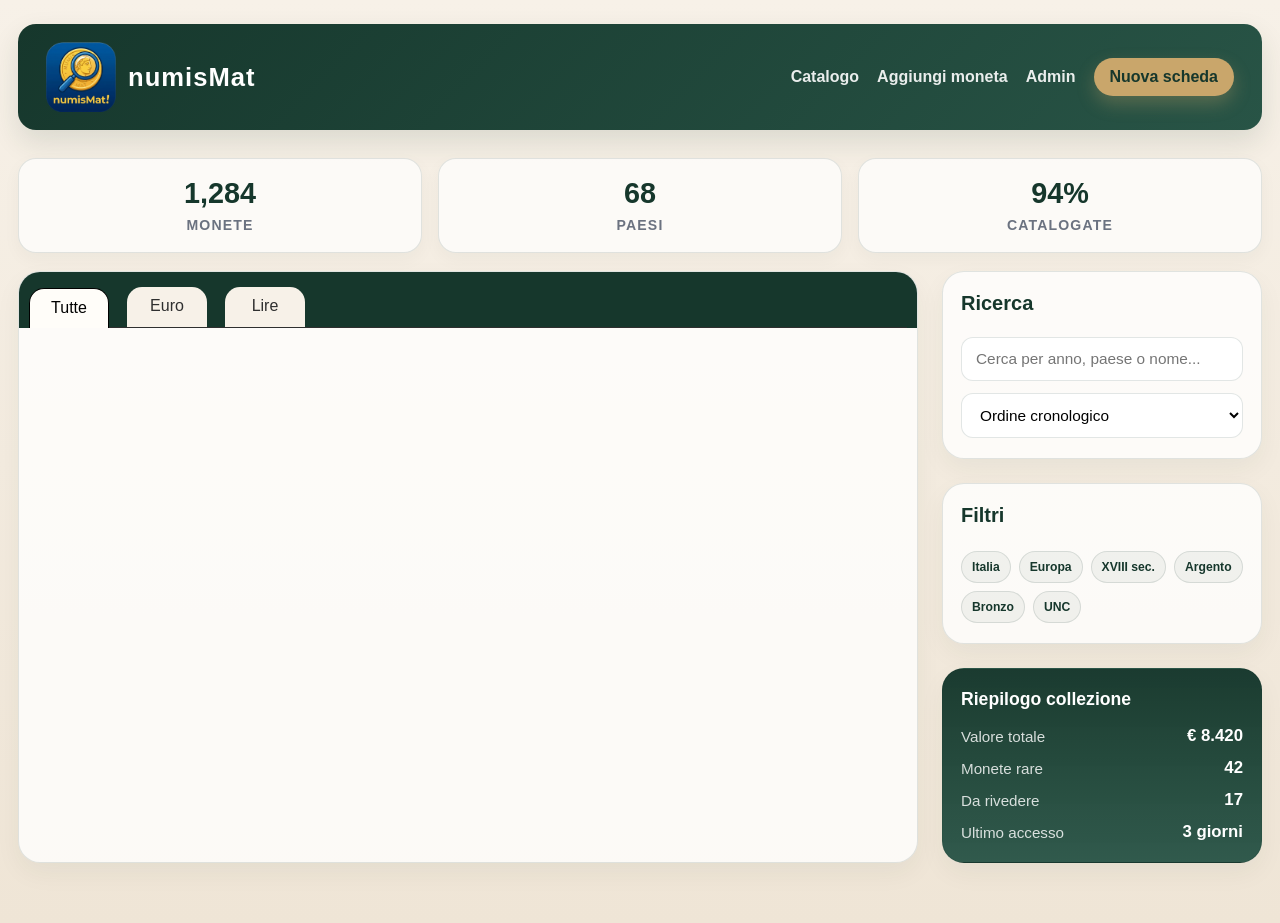
==== index.html @ 29bd3c03 "feat: Initial commit of numisMat application with database schema and basic frontend structure - Add" ====
<!DOCTYPE html>
<html lang="it">
<head>
  <meta charset="UTF-8" />
  <meta name="viewport" content="width=device-width, initial-scale=1.0" />
  <link rel="icon" type="image/png" href="img/favicon.png" sizes="64x64">
  <link rel="stylesheet" href="css/style.css">
  <script src="js/main.js"></script>
  <title>numisMat — Matti per la numismatica</title>
</head>
<body>
  <div class="container">
    <header class="topbar">
      <div class="brand">
        <div class="brand-mark"></div>
        <h1>numisMat</h1>
      </div>
<!--a cosa serve? @todo: rimuovere se non serve? -->
      <nav class="nav" aria-label="Navigazione principale">
        <a href="#catalogo">Catalogo</a>
        <a href="#aggiungi">Aggiungi moneta</a>
        <a href="#admin">Admin</a>
        <a class="btn btn-primary" href="#aggiungi">Nuova scheda</a>
      </nav>
    </header>
    <section class="stats" aria-label="Statistiche principali">
      <div class="stat">
        <strong>1,284</strong>
        <span>Monete</span>
      </div>
      <div class="stat">
        <strong>68</strong>
        <span>Paesi</span>
      </div>
      <div class="stat">
        <strong>94%</strong>
        <span>Catalogate</span>
      </div>
    </section>

    <section class="grid">
      <div class="panel">
                <div class="tabs">
          <nav class="nav">
            <div class="tab active" >Tutte</div>
            <div class="tab" >Euro</div>
            <div class="tab" >Lire</div>
          </nav>
        </div>

        

        <div class="catalog">
          
        </div>
      </div>

      <aside class="sidebar">
        <div class="panel search-box">
          <div class="panel-header" style="padding: 0 0 12px; border: none; background: transparent;">
            <h3>Ricerca</h3>
          </div>
          <input type="text" placeholder="Cerca per anno, paese o nome..." />
          <select aria-label="Tipo di ricerca" style="margin-top: 12px;">
            <option>Ordine cronologico</option>
            <option>Valore crescente</option>
            <option>Valore decrescente</option>
          </select>
        </div>

        <div class="panel filters">
          <div class="panel-header" style="padding: 0 0 12px; border: none; background: transparent;">
            <h3>Filtri</h3>
          </div>
          <div class="filters-list">
            <span class="chip">Italia</span>
            <span class="chip">Europa</span>
            <span class="chip">XVIII sec.</span>
            <span class="chip">Argento</span>
            <span class="chip">Bronzo</span>
            <span class="chip">UNC</span>
          </div>
        </div>

        <div class="panel summary-box">
          <h4>Riepilogo collezione</h4>
          <ul class="summary-list">
            <li><span>Valore totale</span><strong>€ 8.420</strong></li>
            <li><span>Monete rare</span><strong>42</strong></li>
            <li><span>Da rivedere</span><strong>17</strong></li>
            <li><span>Ultimo accesso</span><strong>3 giorni</strong></li>
          </ul>
        </div>
      </aside>
    </section>

    <section class="form-section" id="aggiungi" style="display: none;">
      <div class="panel-header" style="padding: 0 0 18px; border: none; background: transparent;">
        <h3>Nuova moneta</h3>
        <span class="tag">Admin</span>
      </div>

      <form>
        <div class="form-grid">
          <div class="field">
            <label for="nome">Nome / titolo</label>
            <input id="nome" type="text" value="Lira Italiana 1950" />
          </div>

          <div class="field">
            <label for="paese">Paese</label>
            <input id="paese" type="text" value="Italia" />
          </div>

          <div class="field">
            <label for="anno">Anno</label>
            <input id="anno" type="text" value="1950" />
          </div>

          <div class="field">
            <label for="valore">Valore nominale</label>
            <input id="valore" type="text" value="50 Lire" />
          </div>

          <div class="field">
            <label for="materiale">Materiale</label>
            <select id="materiale">
              <option selected>Argento</option>
              <option>Bronzo</option>
              <option>Rame</option>
              <option>Nichel</option>
            </select>
          </div>

          <div class="field">
            <label for="stato">Condizione</label>
            <select id="stato">
              <option>G</option>
              <option selected>VF</option>
              <option>XF</option>
              <option>UNC</option>
            </select>
          </div>

          <div class="field" style="grid-column: 1 / -1;">
            <label for="note">Note</label>
            <textarea id="note">Moneta dell'epoca postbellica, con lieve segno di circolazione. Decoro ben leggibile e dettaglio del motivo centrale molto definito.</textarea>
          </div>
        </div>

        <div class="actions">
          <button type="button" class="btn btn-secondary" style="color: var(--primary); border-color: rgba(22,55,44,0.12); background: rgba(22,55,44,0.03);">Annulla</button>
          <button type="submit" class="btn btn-primary">Salva moneta</button>
        </div>
      </form>
    </section>
  </div>
</body>
</html>
---- css/style.css ----
:root {
    --bg: #F7F1E8;
    --panel: #FFFDF9;
    --primary: #16372C;
    --primary-2: #285446;
    --secondary: #C9A66B;
    --secondary-2: #8B5E3C;
    --text: #2F2F2F;
    --muted: #6B7280;
    --line: rgba(22, 55, 44, 0.12);
    --success: #5B7752;
    --shadow: 0 12px 28px rgba(22, 55, 44, 0.12);
}

* {
    box-sizing: border-box;
}

html {
    scroll-behavior: smooth;
}

body {
    margin: 0;
    font-family: Arial, Helvetica, sans-serif;
    background: linear-gradient(180deg, #f7f1e8 0%, #efe5d6 100%);
    color: var(--text);
}

a {
    text-decoration: none;
}

.container {
    width: min(100%, 1800px);
    max-width: 1800px;
    margin: 0 auto;
    padding: 24px 18px 60px;
}

.topbar {
    background: linear-gradient(135deg, var(--primary) 0%, var(--primary-2) 100%);
    color: white;
    border-radius: 18px;
    box-shadow: var(--shadow);
    padding: 18px 28px;
    display: flex;
    justify-content: space-between;
    align-items: center;
    gap: 20px;
    margin-bottom: 28px;
}

.brand {
    display: flex;
    align-items: center;
    gap: 12px;
}

.brand-mark {
    width: 70px;
    height: 70px;
    display: grid;
    place-items: center;
    background: url(../img/favicon2.png);
    background-size: 70px;
    font-size: 20px;
    font-weight: bold;
    color: var(--secondary);
}

.brand h1 {
    margin: 0;
    font-size: clamp(1.6rem, 2vw, 2.2rem);
    letter-spacing: 0.04em;
}

.nav {
    display: flex;
    flex-wrap: wrap;
    gap: 18px;
    align-items: center;
}

.nav a {
    color: rgba(255, 255, 255, 0.9);
    font-weight: 600;
    transition: color 0.2s ease;
}

.nav a:hover {
    color: var(--secondary-2);
}

.nav .btn-primary {
    background: var(--secondary);
    color: var(--primary);
    padding: 10px 16px;
    border-radius: 999px;
    border: none;
    font-weight: 700;
    box-shadow: 0 8px 18px rgba(201, 166, 107, 0.3);
}

.hero {
    background: linear-gradient(135deg, rgba(22, 55, 44, 0.96), rgba(40, 84, 70, 0.9));
    border-radius: 22px;
    color: white;
    padding: 42px 32px;
    display: grid;
    grid-template-columns: 1.3fr 0.7fr;
    gap: 24px;
    align-items: center;
    box-shadow: var(--shadow);
    margin-bottom: 30px;
}

.hero h2 {
    margin: 0 0 12px;
    font-size: clamp(2rem, 3vw, 3rem);
    line-height: 1.1;
}

.hero p {
    margin: 0 0 20px;
    font-size: 1.04rem;
    color: rgba(255, 255, 255, 0.8);
    max-width: 650px;
}

.hero-actions {
    display: flex;
    gap: 14px;
    flex-wrap: wrap;
}

.btn {
    display: inline-flex;
    align-items: center;
    justify-content: center;
    border-radius: 999px;
    padding: 12px 20px;
    font-weight: 700;
    border: 1px solid transparent;
    cursor: pointer;
    transition: transform 0.2s ease, box-shadow 0.2s ease;
}

.btn:hover {
    transform: translateY(-1px);
}

.btn-primary {
    background: var(--secondary);
    color: var(--primary);
    box-shadow: 0 10px 20px rgba(201, 166, 107, 0.28);
}

.btn-secondary {
    background: transparent;
    color: white;
    border-color: rgba(255, 255, 255, 0.35);
}

.hero-card {
    background: rgba(255, 255, 255, 0.08);
    border: 1px solid rgba(255, 255, 255, 0.15);
    border-radius: 18px;
    padding: 18px;
    backdrop-filter: blur(2px);
}

.coin-preview {
    background: linear-gradient(160deg, #d9c09a 0%, #aa7d40 100%);
    border-radius: 16px;
    height: 220px;
    display: grid;
    place-items: center;
    position: relative;
    overflow: hidden;
    box-shadow: inset 0 0 0 10px rgba(255, 255, 255, 0.15);
}

.coin-preview::before,
.coin-preview::after {
    content: "";
    position: absolute;
    border-radius: 50%;
}

.coin-preview::before {
    width: 160px;
    height: 160px;
    background: radial-gradient(circle at 35% 35%, #f5e7c3, #d0a75c 50%, #8a692f 100%);
    border: 8px solid rgba(255, 255, 255, 0.38);
}

.coin-preview::after {
    width: 110px;
    height: 110px;
    background: rgba(255, 255, 255, 0.08);
    border: 3px solid rgba(255, 255, 255, 0.3);
}

.stats {
    display: grid;
    grid-template-columns: repeat(3, minmax(120px, 1fr));
    gap: 16px;
    margin: 28px 0 18px;
}

.stat {
    background: rgba(255, 255, 255, 0.7);
    border: 1px solid var(--line);
    border-radius: 18px;
    padding: 18px 16px;
    text-align: center;
    box-shadow: 0 6px 18px rgba(22, 55, 44, 0.04);
}

.stat strong {
    display: block;
    font-size: 1.8rem;
    color: var(--primary);
    margin-bottom: 6px;
}

.stat span {
    color: var(--muted);
    font-size: 0.88rem;
    text-transform: uppercase;
    letter-spacing: 0.08em;
    font-weight: 700;
}

.grid {
    display: grid;
    grid-template-columns: minmax(0, 1fr) 320px;
    gap: 24px;
    margin-top: 18px;
    width: 100%;
    max-width: 100%;
}

.panel {
    background: rgba(255, 255, 255, 0.78);
    border: 1px solid var(--line);
    border-radius: 22px;
    box-shadow: 0 10px 26px rgba(22, 55, 44, 0.05);
    overflow: hidden;
    width: 100%;
}

.panel-header {
    display: flex;
    justify-content: space-between;
    align-items: center;
    gap: 12px;
    padding: 20px 22px;
    border-bottom: 1px solid var(--line);
    background: rgba(255, 255, 255, 0.45);
}

.panel-header h3 {
    margin: 0;
    font-size: 1.25rem;
    color: var(--primary);
}

.tag {
    display: inline-flex;
    align-items: center;
    border-radius: 999px;
    padding: 7px 11px;
    font-size: 0.76rem;
    font-weight: 700;
    background: rgba(201, 166, 107, 0.15);
    color: var(--secondary-2);
    border: 1px solid rgba(201, 166, 107, 0.28);
}

.catalog {
    padding: 20px;
    display: grid;
    grid-template-columns: repeat(auto-fit, 200px);
    gap: 18px;
    justify-items: center;
}

.coin-card {
    width: 200px;
    height: 300px;
    background: linear-gradient(180deg, #fffdf9 0%, #f4efe8 100%);
    border: 1px solid var(--line);
    border-radius: 18px;
    padding: 10px;
    transition: transform 0.2s ease, box-shadow 0.2s ease;
    display: flex;
    flex-direction: column;
    justify-content: flex-start;
}

.coin-card:hover {
    transform: translateY(-4px);
    box-shadow: 0 12px 24px rgba(22, 55, 44, 0.08);
}

.coin-image {
    width: 100%;
    height: 140px;
    border-radius: 12px;
    background: url('../img/default_coin.png') center / cover no-repeat;
    position: relative;
    overflow: hidden;
    display: block;
}

.coin-body {
    padding: 12px 6px 2px;
    display: flex;
    flex-direction: column;
    flex: 1;
}

.coin-title {
    margin: 0 0 8px;
    color: var(--primary);
    font-size: 1.02rem;
    line-height: 1.25;
    min-height: 2.6em;
}

.coin-meta {
    display: flex;
    justify-content: space-between;
    color: var(--muted);
    font-size: 0.75rem;
    margin-bottom: 10px;
    gap: 8px;
}

.coin-footer {
    display: flex;
    align-items: center;
    justify-content: space-between;
    gap: 10px;
    padding-top: 10px;
    border-top: 1px solid var(--line);
    margin-top: auto;
}

.price {
    color: var(--secondary-2);
    font-weight: 700;
    font-size: 0.98rem;
}

.mini-btn {
    background: rgba(22, 55, 44, 0.05);
    color: var(--primary);
    border: 1px solid rgba(22, 55, 44, 0.08);
    border-radius: 999px;
    padding: 7px 12px;
    font-size: 0.76rem;
    font-weight: 700;
}

.sidebar {
    display: flex;
    flex-direction: column;
    gap: 24px;
}

.search-box,
.filters,
.summary-box {
    padding: 20px 18px;
}

.search-box input,
.search-box select {
    width: 100%;
    border: 1px solid var(--line);
    background: #fff;
    border-radius: 12px;
    padding: 12px 14px;
    font-size: 0.96rem;
    margin-top: 10px;
    outline: none;
}

.search-box input:focus,
.search-box select:focus {
    border-color: rgba(22, 55, 44, 0.35);
    box-shadow: 0 0 0 3px rgba(22, 55, 44, 0.08);
}

.filters-list {
    margin-top: 12px;
    display: flex;
    flex-wrap: wrap;
    gap: 8px;
}

.chip {
    padding: 8px 10px;
    border-radius: 999px;
    background: rgba(22, 55, 44, 0.05);
    border: 1px solid var(--line);
    font-size: 0.76rem;
    color: var(--primary);
    font-weight: 700;
}

.summary-box {
    background: linear-gradient(180deg, rgba(22, 55, 44, 0.98), rgba(40, 84, 70, 0.96));
    color: white;
}

.summary-box h4 {
    margin: 0 0 16px;
    font-size: 1.1rem;
}

.summary-list {
    list-style: none;
    padding: 0;
    margin: 0;
    display: flex;
    flex-direction: column;
    gap: 12px;
}

.summary-list li {
    display: flex;
    justify-content: space-between;
    align-items: center;
    gap: 8px;
    color: rgba(255, 255, 255, 0.82);
    font-size: 0.95rem;
}

.summary-list strong {
    color: white;
    font-size: 1.05rem;
}

.form-section {
    margin-top: 30px;
    background: rgba(255, 255, 255, 0.75);
    border: 1px solid var(--line);
    border-radius: 22px;
    box-shadow: 0 10px 26px rgba(22, 55, 44, 0.05);
    padding: 24px;
}

.form-grid {
    display: grid;
    grid-template-columns: repeat(2, minmax(220px, 1fr));
    gap: 18px;
}

.field {
    display: flex;
    flex-direction: column;
    gap: 8px;
}

.field label {
    color: var(--primary);
    font-weight: 700;
    font-size: 0.9rem;
}

.field input,
.field textarea,
.field select {
    border: 1px solid var(--line);
    border-radius: 12px;
    background: #fff;
    padding: 11px 12px;
    font-size: 0.96rem;
    color: var(--text);
    resize: vertical;
}

.field textarea {
    min-height: 110px;
}

.actions {
    margin-top: 18px;
    display: flex;
    justify-content: flex-end;
    gap: 12px;
}

@media (max-width: 900px) {

    .hero,
    .grid,
    .form-grid {
        grid-template-columns: 1fr;
    }

    .topbar {
        flex-direction: column;
        align-items: flex-start;
    }
}



@media (max-width: 560px) {
    .catalog {
        grid-template-columns: 1fr;
    }

    .stats {
        grid-template-columns: 1fr;
    }

    .hero {
        padding: 28px 18px;
    }
}
.tabs {
    background-color: var(--primary);
    padding-top: 5px;
}
.tab {
    padding: 10px 16px;
    text-align: center;
    height: 40px;
    min-width: 80px;
    border-radius: 15px 15px 0 0;
    cursor: pointer;
    background-color: var(--bg);
    
}
.tab.active {
  background-color: var(--panel);
  border: 1px solid ;
  border-bottom: 0px;
  transform: translateY(1px);
  color: black;
}
.tabs nav {
    margin: 10px 10px 0 10px;
    border-bottom: 1px solid;

}
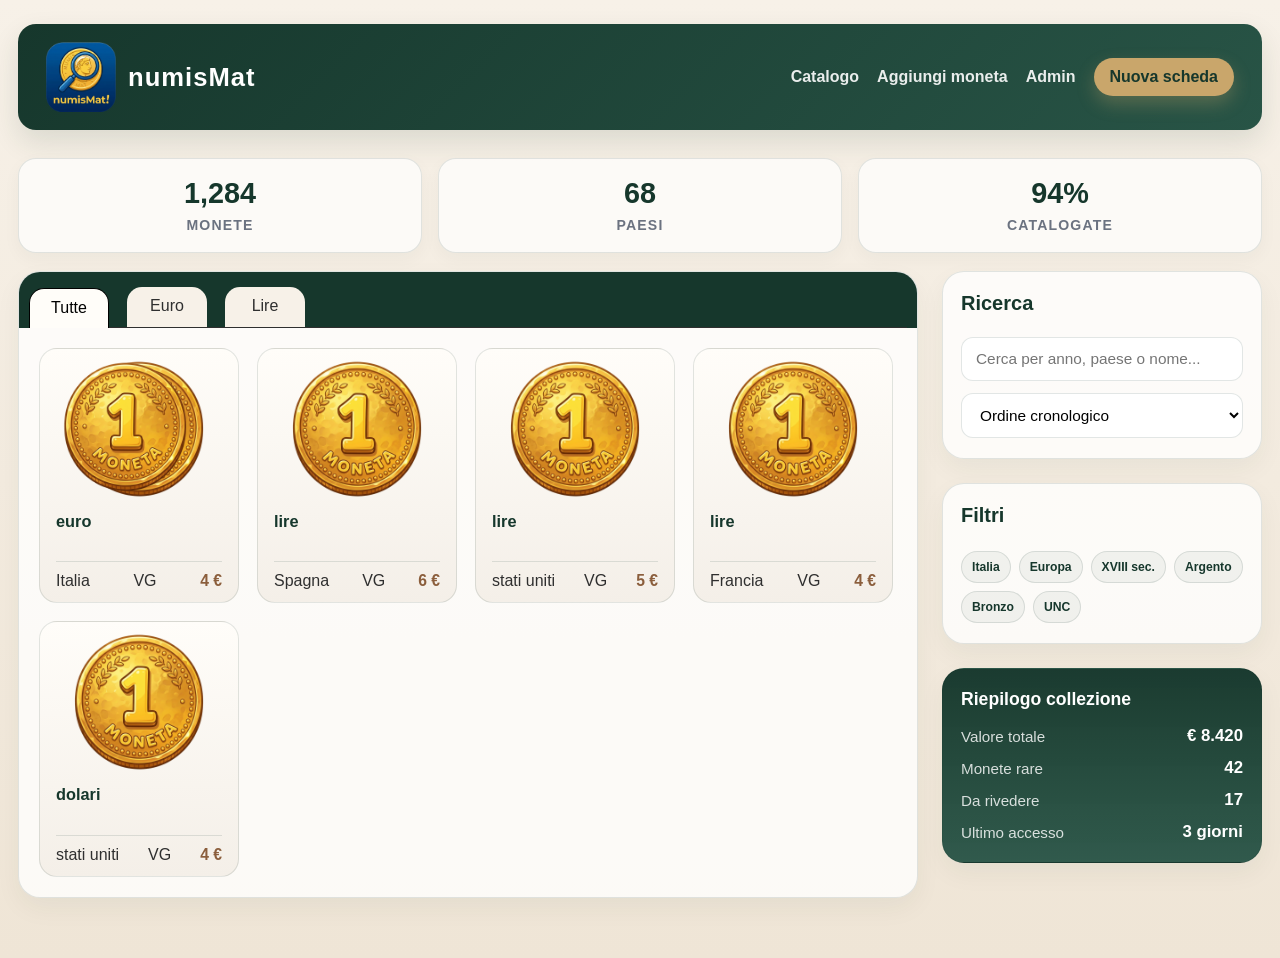
==== commit 0533cd7f: "feat: add coin image handling and update templates for coin cards" ====
--- a/index.html
+++ b/index.html
@@ -5,7 +5,8 @@
   <meta name="viewport" content="width=device-width, initial-scale=1.0" />
   <link rel="icon" type="image/png" href="img/favicon.png" sizes="64x64">
   <link rel="stylesheet" href="css/style.css">
-  <script src="js/main.js"></script>
+  <script src="js/function.js"></script>
+  <script src="js/main.js" defer></script>
   <title>numisMat — Matti per la numismatica</title>
 </head>
 <body>
@@ -43,6 +44,7 @@
                 <div class="tabs">
           <nav class="nav">
             <div class="tab active" >Tutte</div>
+            <!-- todo da generare dinamicamente-->
             <div class="tab" >Euro</div>
             <div class="tab" >Lire</div>
           </nav>
@@ -50,7 +52,7 @@
 
         
 
-        <div class="catalog">
+        <div id="catalog" class="catalog">
           
         </div>
       </div>
--- a/css/style.css
+++ b/css/style.css
@@ -289,7 +289,6 @@
 
 .coin-card {
     width: 200px;
-    height: 300px;
     background: linear-gradient(180deg, #fffdf9 0%, #f4efe8 100%);
     border: 1px solid var(--line);
     border-radius: 18px;
@@ -549,4 +548,7 @@
     margin: 10px 10px 0 10px;
     border-bottom: 1px solid;
 
+}
+.Hidden {
+    display: none;
 }
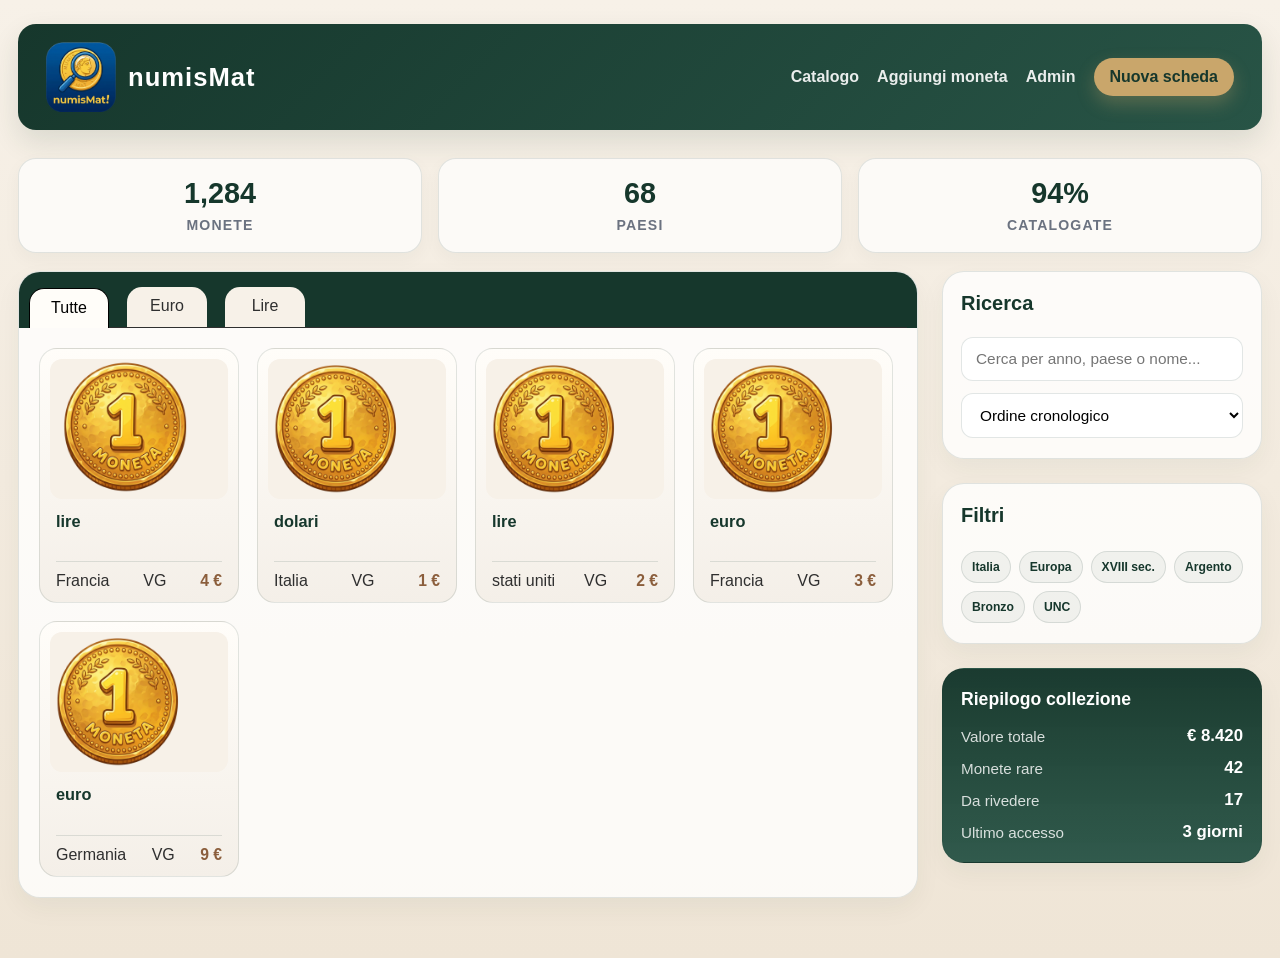
==== commit 4cf92215: "feat: implement coin addition form and update navigation for adding coins" ====
--- a/index.html
+++ b/index.html
@@ -19,7 +19,7 @@
 <!--a cosa serve? @todo: rimuovere se non serve? -->
       <nav class="nav" aria-label="Navigazione principale">
         <a href="#catalogo">Catalogo</a>
-        <a href="#aggiungi">Aggiungi moneta</a>
+        <a href="#aggiungi" onclick="addCoinForm();">Aggiungi moneta</a>
         <a href="#admin">Admin</a>
         <a class="btn btn-primary" href="#aggiungi">Nuova scheda</a>
       </nav>
--- a/css/style.css
+++ b/css/style.css
@@ -157,9 +157,9 @@
 }
 
 .btn-secondary {
-    background: transparent;
+    background: var(--secondary);
     color: white;
-    border-color: rgba(255, 255, 255, 0.35);
+    border-color: var(--secondary-2);
 }
 
 .hero-card {
@@ -308,7 +308,7 @@
     width: 100%;
     height: 140px;
     border-radius: 12px;
-    background: url('../img/default_coin.png') center / cover no-repeat;
+    background: var(--bg);
     position: relative;
     overflow: hidden;
     display: block;
@@ -446,11 +446,12 @@
 
 .form-section {
     margin-top: 30px;
-    background: rgba(255, 255, 255, 0.75);
+    background: var(--panel);
     border: 1px solid var(--line);
     border-radius: 22px;
     box-shadow: 0 10px 26px rgba(22, 55, 44, 0.05);
     padding: 24px;
+    position: absolute;
 }
 
 .form-grid {
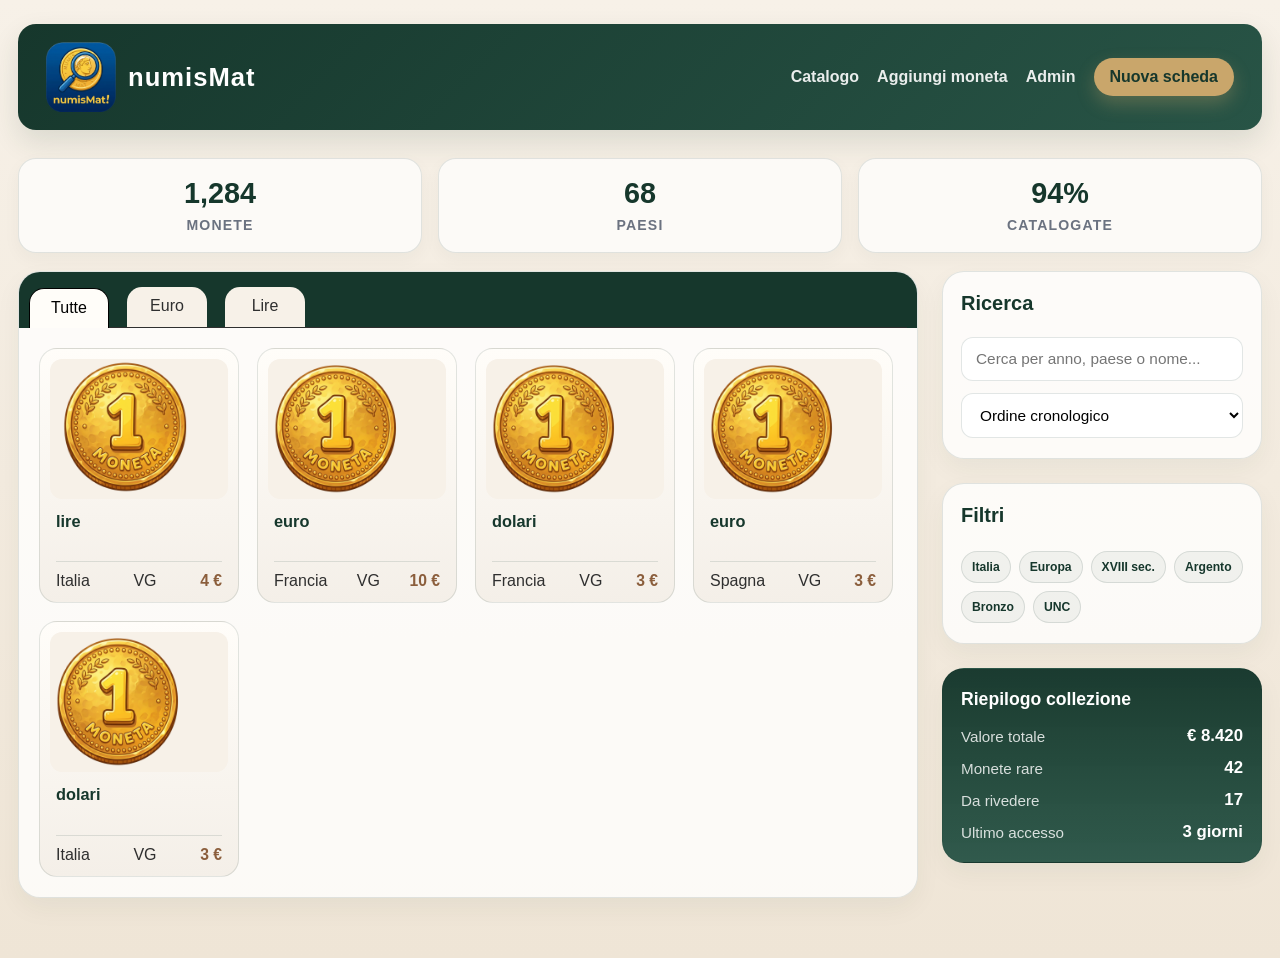
==== commit 095b0d2c: "feat: enhance coin form functionality with dialog support and update form handling" ====
--- a/index.html
+++ b/index.html
@@ -51,7 +51,7 @@
         </div>
 
         
-
+        <div id="forms"></div>
         <div id="catalog" class="catalog">
           
         </div>
--- a/css/style.css
+++ b/css/style.css
@@ -452,6 +452,7 @@
     box-shadow: 0 10px 26px rgba(22, 55, 44, 0.05);
     padding: 24px;
     position: absolute;
+    z-index: 100;
 }
 
 .form-grid {
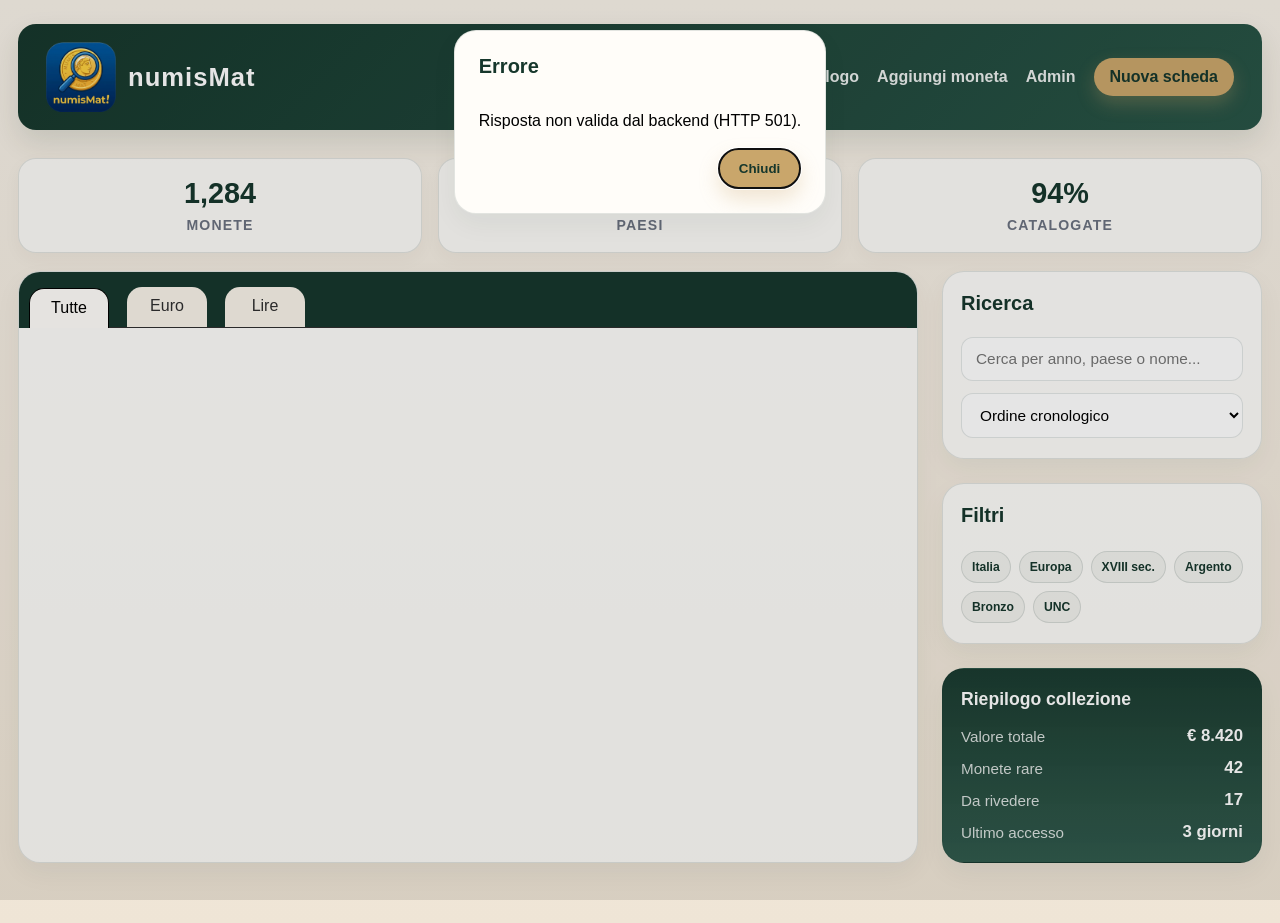
==== commit 6803095a: "feat: implement backend API for fetching coin types, currencies, and categories; add error handling " ====
--- a/index.html
+++ b/index.html
@@ -157,5 +157,18 @@
       </form>
     </section>
   </div>
+
+  <dialog id="backend-error-dialog" class="form-section" aria-labelledby="backend-error-title">
+    <div class="panel-header" style="padding: 0 0 18px; border: none; background: transparent;">
+      <h3 id="backend-error-title">Errore</h3>
+    </div>
+    <p id="backend-error-message" role="alert"></p>
+    <div class="actions">
+      <button type="button" class="btn btn-primary"
+        onclick="document.getElementById('backend-error-dialog').close();">
+        Chiudi
+      </button>
+    </div>
+  </dialog>
 </body>
 </html>
